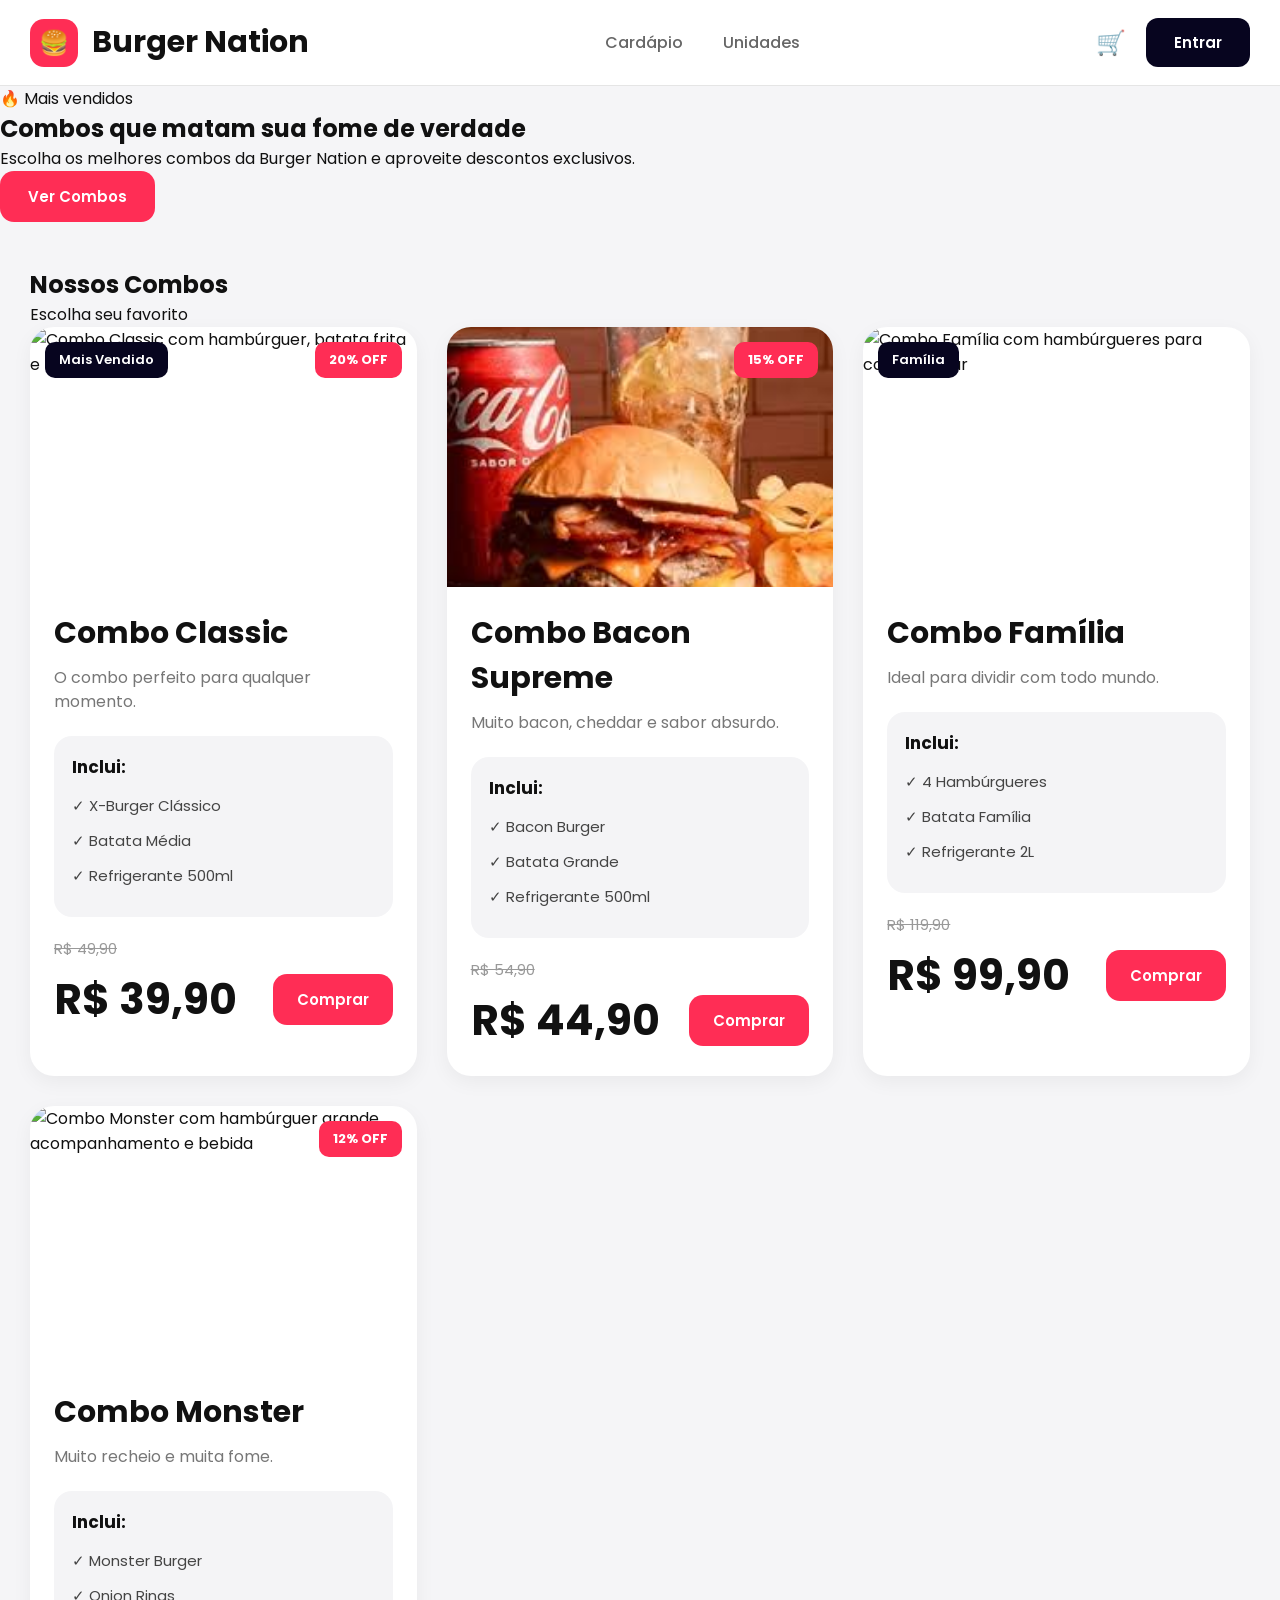
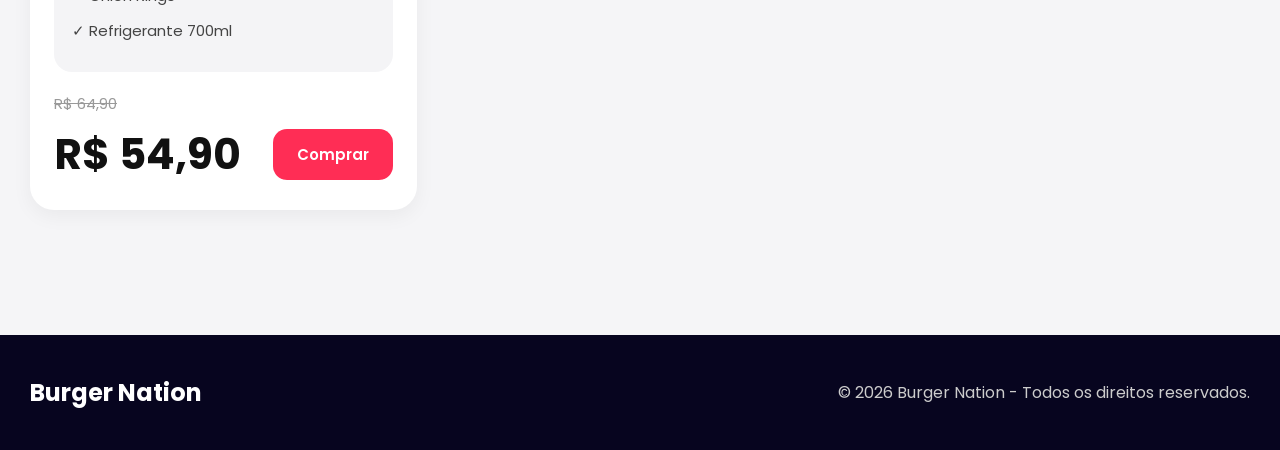
==== combos.html @ c142119c "site" ====
<!DOCTYPE html>
<html lang="pt-BR">

<head>

  <meta charset="UTF-8">
  <meta name="viewport" content="width=device-width, initial-scale=1.0">

  <title>Combos | Burger Nation</title>

  <link rel="stylesheet" href="./css/style.css">

  <link rel="preconnect" href="https://fonts.googleapis.com">
  <link rel="preconnect" href="https://fonts.gstatic.com" crossorigin>

  <link href="https://fonts.googleapis.com/css2?family=Poppins:wght@300;400;500;600;700&display=swap" rel="stylesheet">

</head>

<body>

  <!-- HEADER -->

  <header>

    <div class="navbar">

      <div class="logo">

        <div class="logo-icon">
          🍔
        </div>

        <span>Burger Nation</span>

      </div>

      <nav class="menu">

        <a href="#">Cardápio</a>
        <a href="./unidades.html">Unidades</a>

      </nav>

      <div class="header-actions">

        <div class="cart">
          🛒
        </div>

        <a href="./index.html#login">
          <button class="login-btn">
            Entrar
          </button>
        </a>

      </div>

    </div>

  </header>

  <!-- HERO -->

  <section class="combo-hero">

    <div class="hero-content">

      <span class="hero-tag">
        🔥 Mais vendidos
      </span>

      <h1>
        Combos que matam sua fome de verdade
      </h1>

      <p>
        Escolha os melhores combos da Burger Nation e aproveite descontos exclusivos.
      </p>

      <a href="#combos" class="hero-btn">
        Ver Combos
      </a>

    </div>

  </section>

  <!-- COMBOS -->

  <main class="container" id="combos">

    <div class="section-title">

      <h2>
        Nossos Combos
      </h2>

      <p>
        Escolha seu favorito
      </p>

    </div>

    <section class="products">

      <!-- COMBO 1 -->

      <div class="card">

        <div class="card-image">

          <img src="./assets/img/combos/combo1.svg" alt="Combo Classic com hambúrguer, batata frita e refrigerante">

          <div class="tag">
            Mais Vendido
          </div>

          <div class="discount">
            20% OFF
          </div>

        </div>

        <div class="card-content">

          <h2 class="card-title">
            Combo Classic
          </h2>

          <p class="card-description">
            O combo perfeito para qualquer momento.
          </p>

          <div class="includes">

            <h4>Inclui:</h4>

            <ul>
              <li>✓ X-Burger Clássico</li>
              <li>✓ Batata Média</li>
              <li>✓ Refrigerante 500ml</li>
            </ul>

          </div>

          <span class="old-price">
            R$ 49,90
          </span>

          <div class="price-area">

            <div class="price">
              R$ 39,90
            </div>

            <button class="buy-btn">
              Comprar
            </button>

          </div>

        </div>

      </div>

      <!-- COMBO 2 -->

      <div class="card">

        <div class="card-image">

          <img src="./assets/img/combos/combo_bacon.jpeg" alt="Combo Bacon Supreme com hambúrguer artesanal e batata frita">

          <div class="discount">
            15% OFF
          </div>

        </div>

        <div class="card-content">

          <h2 class="card-title">
            Combo Bacon Supreme
          </h2>

          <p class="card-description">
            Muito bacon, cheddar e sabor absurdo.
          </p>

          <div class="includes">

            <h4>Inclui:</h4>

            <ul>
              <li>✓ Bacon Burger</li>
              <li>✓ Batata Grande</li>
              <li>✓ Refrigerante 500ml</li>
            </ul>

          </div>

          <span class="old-price">
            R$ 54,90
          </span>

          <div class="price-area">

            <div class="price">
              R$ 44,90
            </div>

            <button class="buy-btn">
              Comprar
            </button>

          </div>

        </div>

      </div>

      <!-- COMBO 3 -->

      <div class="card">

        <div class="card-image">

          <img src="./assets/img/combos/combo3.svg" alt="Combo Família com hambúrgueres para compartilhar">

          <div class="tag">
            Família
          </div>

        </div>

        <div class="card-content">

          <h2 class="card-title">
            Combo Família
          </h2>

          <p class="card-description">
            Ideal para dividir com todo mundo.
          </p>

          <div class="includes">

            <h4>Inclui:</h4>

            <ul>
              <li>✓ 4 Hambúrgueres</li>
              <li>✓ Batata Família</li>
              <li>✓ Refrigerante 2L</li>
            </ul>

          </div>

          <span class="old-price">
            R$ 119,90
          </span>

          <div class="price-area">

            <div class="price">
              R$ 99,90
            </div>

            <button class="buy-btn">
              Comprar
            </button>

          </div>

        </div>

      </div>

      <!-- COMBO 4 -->

      <div class="card">

        <div class="card-image">

          <img src="./assets/img/combos/combo4.svg" alt="Combo Monster com hambúrguer grande, acompanhamento e bebida">

          <div class="discount">
            12% OFF
          </div>

        </div>

        <div class="card-content">

          <h2 class="card-title">
            Combo Monster
          </h2>

          <p class="card-description">
            Muito recheio e muita fome.
          </p>

          <div class="includes">

            <h4>Inclui:</h4>

            <ul>
              <li>✓ Monster Burger</li>
              <li>✓ Onion Rings</li>
              <li>✓ Refrigerante 700ml</li>
            </ul>

          </div>

          <span class="old-price">
            R$ 64,90
          </span>

          <div class="price-area">

            <div class="price">
              R$ 54,90
            </div>

            <button class="buy-btn">
              Comprar
            </button>

          </div>

        </div>

      </div>

    </section>

  </main>

  <!-- FOOTER -->

  <footer>

    <div class="footer-content">

      <h2>
        Burger Nation
      </h2>

      <p>
        © 2026 Burger Nation - Todos os direitos reservados.
      </p>

    </div>

  </footer>

</body>

</html>
---- css/style.css ----
/* RESET */

*{
  margin:0;
  padding:0;
  box-sizing:border-box;
  font-family:'Poppins', sans-serif;
}

body{
  background:#f5f5f7;
  color:#111;
}

/* HEADER */

header{
  width:100%;
  background:white;
  border-bottom:1px solid #e5e5e5;
  position:sticky;
  top:0;
  z-index:1000;
}

.navbar{
  max-width:1400px;
  margin:auto;
  padding:18px 30px;
  display:flex;
  align-items:center;
  justify-content:space-between;
}

.logo{
  display:flex;
  align-items:center;
  gap:14px;
  font-size:30px;
  font-weight:700;
}

.logo-icon{
  width:48px;
  height:48px;
  background:#ff2d55;
  border-radius:14px;
  display:flex;
  align-items:center;
  justify-content:center;
  color:white;
  font-size:24px;
}

.menu{
  display:flex;
  align-items:center;
  gap:40px;
}

.menu a{
  text-decoration:none;
  color:#666;
  font-size:16px;
  font-weight:500;
  transition:.3s;
}

.menu a:hover{
  color:#111;
}

.header-actions{
  display:flex;
  align-items:center;
  gap:20px;
}

.cart{
  font-size:24px;
  cursor:pointer;
}

.login-btn{
  background:#07051f;
  color:white;
  border:none;
  padding:13px 28px;
  border-radius:12px;
  font-size:15px;
  font-weight:600;
  cursor:pointer;
  transition:.3s;
}

.login-btn:hover{
  opacity:.9;
}

/* MAIN */

.container{
  max-width:1400px;
  margin:auto;
  padding:45px 30px;
}

.title{
  font-size:46px;
  font-weight:700;
  margin-bottom:10px;
}

.subtitle{
  color:#777;
  font-size:18px;
  margin-bottom:40px;
}

/* CATEGORIES */

.categories{
  width:100%;
  background:#e8e8ed;
  padding:8px;
  border-radius:20px;
  display:flex;
  gap:10px;
  overflow:auto;
  margin-bottom:40px;
}

.category{
  border:none;
  background:transparent;
  min-width:180px;
  padding:14px 20px;
  border-radius:15px;
  font-size:15px;
  font-weight:600;
  cursor:pointer;
  transition:.3s;
}

.category.active{
  background:white;
  box-shadow:0 4px 10px rgba(0,0,0,0.05);
}

/* PRODUCTS */

.products{
  display:grid;
  grid-template-columns:repeat(auto-fit, minmax(350px, 1fr));
  gap:30px;
}

/* CARD */

.card{
  background:white;
  border-radius:24px;
  overflow:hidden;
  box-shadow:0 6px 20px rgba(0,0,0,0.05);
  transition:.3s;
}

.card:hover{
  transform:translateY(-6px);
}

.card-image{
  position:relative;
  width:100%;
  height:260px;
  overflow:hidden;
}

.card-image img{
  width:100%;
  height:100%;
  object-fit:cover;
  transition:.4s;
}

.card:hover .card-image img{
  transform:scale(1.05);
}

.tag{
  position:absolute;
  top:15px;
  left:15px;
  background:#07051f;
  color:white;
  padding:8px 14px;
  border-radius:10px;
  font-size:13px;
  font-weight:600;
}

.discount{
  position:absolute;
  top:15px;
  right:15px;
  background:#ff2d55;
  color:white;
  padding:8px 14px;
  border-radius:10px;
  font-size:13px;
  font-weight:700;
}

.card-content{
  padding:24px;
}

.card-title{
  font-size:30px;
  font-weight:700;
  margin-bottom:10px;
}

.card-description{
  color:#777;
  line-height:1.5;
  margin-bottom:22px;
}

/* INCLUDES */

.includes{
  background:#f4f4f6;
  padding:18px;
  border-radius:18px;
  margin-bottom:20px;
}

.includes h4{
  margin-bottom:14px;
  font-size:17px;
}

.includes ul{
  list-style:none;
}

.includes li{
  margin-bottom:12px;
  color:#444;
  font-size:15px;
}

/* PRICE */

.old-price{
  display:block;
  color:#999;
  text-decoration:line-through;
  margin-bottom:8px;
  font-size:15px;
}

.price-area{
  display:flex;
  align-items:center;
  justify-content:space-between;
  gap:20px;
}

.price{
  font-size:42px;
  font-weight:700;
}

.buy-btn{
  border:none;
  background:#ff2d55;
  color:white;
  padding:14px 24px;
  border-radius:14px;
  cursor:pointer;
  font-size:15px;
  font-weight:600;
  transition:.3s;
}

.buy-btn:hover{
  opacity:.9;
  transform:scale(1.03);
}

.hero-btn{
  display:inline-flex;
  align-items:center;
  justify-content:center;
  text-decoration:none;
  border:none;
  background:#ff2d55;
  color:white;
  padding:14px 28px;
  border-radius:14px;
  cursor:pointer;
  font-size:15px;
  font-weight:600;
  transition:.3s;
}

.hero-btn:hover{
  opacity:.9;
  transform:scale(1.03);
}

/* FOOTER */

footer{
  margin-top:80px;
  background:#07051f;
  color:white;
  padding:40px 30px;
}

.footer-content{
  max-width:1400px;
  margin:auto;
  display:flex;
  justify-content:space-between;
  align-items:center;
  flex-wrap:wrap;
  gap:20px;
}

.footer-content p{
  color:#ccc;
}

/* RESPONSIVO */

@media(max-width:1100px){

  .products{
    grid-template-columns:repeat(auto-fit, minmax(300px, 1fr));
  }

}

@media(max-width:900px){

  .navbar{
    flex-direction:column;
    gap:25px;
  }

  .menu{
    gap:20px;
  }

  .title{
    font-size:38px;
  }

  .products{
    grid-template-columns:1fr;
  }

}

@media(max-width:600px){

  .container{
    padding:30px 20px;
  }

  .title{
    font-size:32px;
  }

  .subtitle{
    font-size:16px;
  }

  .category{
    min-width:150px;
    font-size:14px;
  }

  .card-title{
    font-size:26px;
  }

  .price{
    font-size:34px;
  }

  .buy-btn{
    padding:12px 20px;
  }

}
.category{
  text-decoration:none;
  color:#111;
  border:none;
  background:transparent;
  min-width:180px;
  padding:14px 20px;
  border-radius:15px;
  font-size:15px;
  font-weight:600;
  cursor:pointer;
  transition:.3s;
  text-align:center;
  display:flex;
  align-items:center;
  justify-content:center;
}

.category:hover{
  background:white;
}
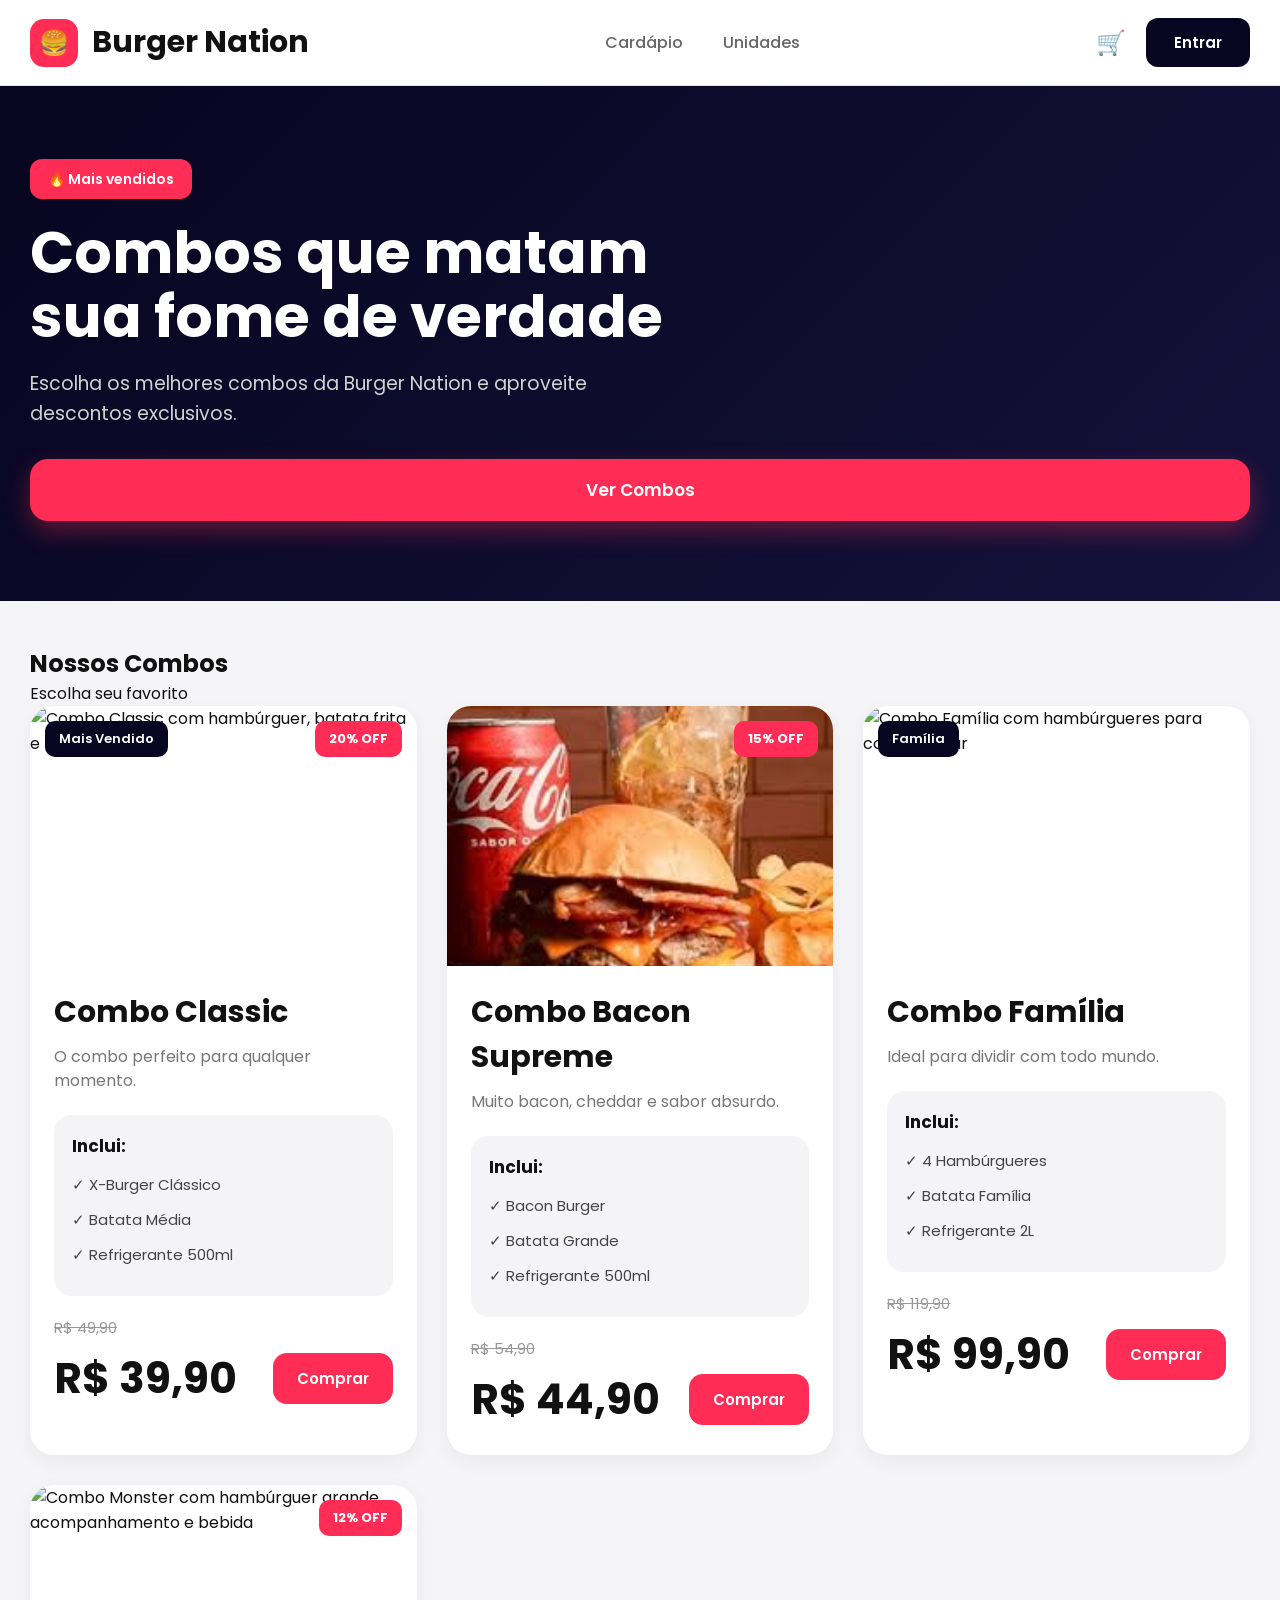
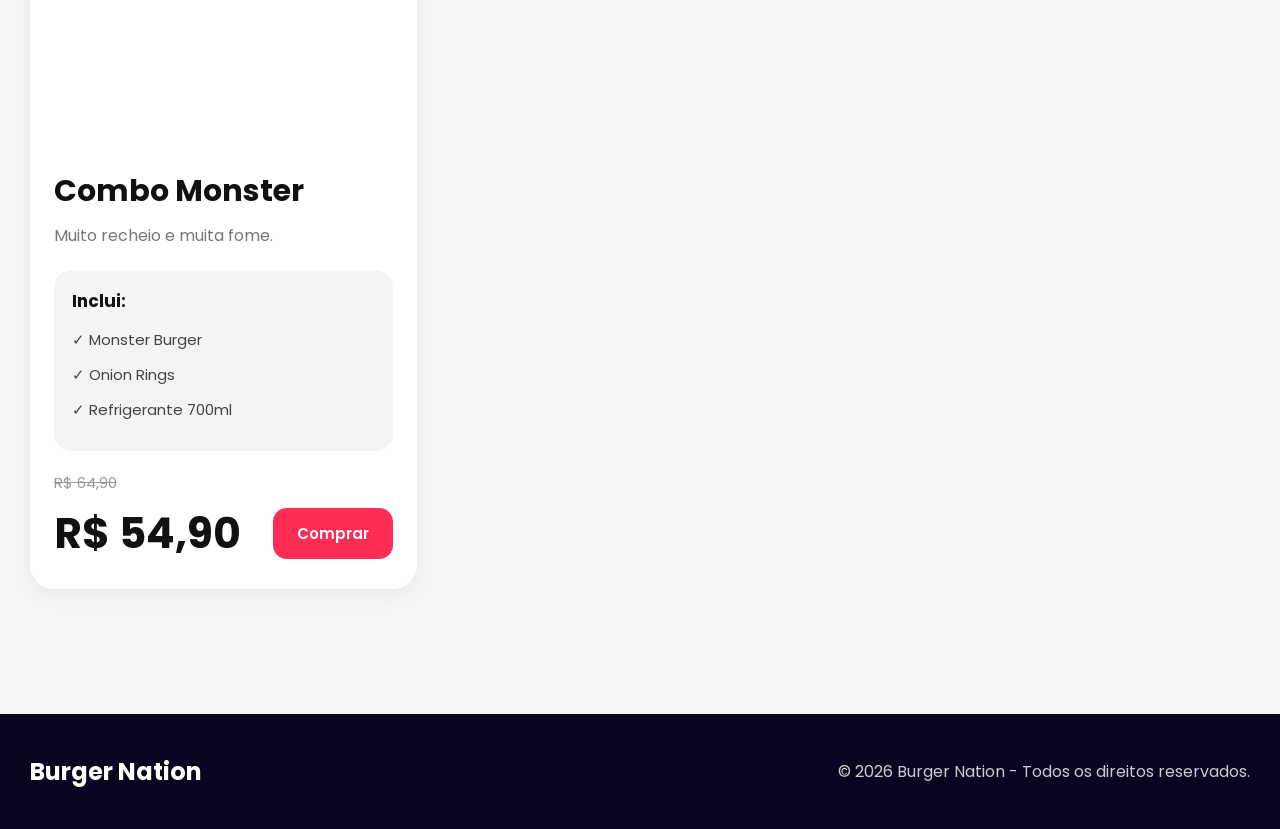
==== commit 80983410: "commit" ====
--- a/combos.html
+++ b/combos.html
@@ -9,6 +9,7 @@
   <title>Combos | Burger Nation</title>
 
   <link rel="stylesheet" href="./css/style.css">
+  <link rel="stylesheet" href="./css/combos.css">
 
   <link rel="preconnect" href="https://fonts.googleapis.com">
   <link rel="preconnect" href="https://fonts.gstatic.com" crossorigin>
@@ -110,7 +111,7 @@
 
         <div class="card-image">
 
-          <img src="./assets/img/combos/combo1.svg" alt="Combo Classic com hambúrguer, batata frita e refrigerante">
+          <img src="https://images.unsplash.com/photo-1561758033-d89a9ad46330?w=500&h=360&fit=crop" alt="Combo Classic com hambúrguer, batata frita e refrigerante">
 
           <div class="tag">
             Mais Vendido
@@ -226,7 +227,7 @@
 
         <div class="card-image">
 
-          <img src="./assets/img/combos/combo3.svg" alt="Combo Família com hambúrgueres para compartilhar">
+          <img src="https://images.unsplash.com/photo-1550547660-d9450f859349?w=500&h=360&fit=crop" alt="Combo Família com hambúrgueres para compartilhar">
 
           <div class="tag">
             Família
@@ -282,7 +283,7 @@
 
         <div class="card-image">
 
-          <img src="./assets/img/combos/combo4.svg" alt="Combo Monster com hambúrguer grande, acompanhamento e bebida">
+          <img src="https://images.unsplash.com/photo-1594212699903-ec8a3eca50f5?w=500&h=360&fit=crop" alt="Combo Monster com hambúrguer grande, acompanhamento e bebida">
 
           <div class="discount">
             12% OFF
--- a/css/combos.css
+++ b/css/combos.css
@@ -0,0 +1,108 @@
+/* HERO */
+
+.combo-hero{
+  width:100%;
+  padding:80px 30px;
+  background:linear-gradient(
+    135deg,
+    #07051f,
+    #15123b
+  );
+  color:white;
+}
+
+.hero-content{
+  max-width:1400px;
+  margin:auto;
+}
+
+.hero-tag{
+  background:#ff2d55;
+  padding:10px 18px;
+  border-radius:12px;
+  font-size:14px;
+  font-weight:600;
+}
+
+.hero-content h1{
+  font-size:58px;
+  margin-top:30px;
+  margin-bottom:20px;
+  line-height:1.1;
+  max-width:700px;
+}
+
+.hero-content p{
+  font-size:19px;
+  color:#d1d1d1;
+  max-width:650px;
+  line-height:1.6;
+}
+
+.hero-btn{
+  margin-top:30px;
+  border:none;
+  background:#ff2d55;
+  color:white;
+  padding:18px 34px;
+  border-radius:18px;
+  font-size:17px;
+  font-weight:600;
+  cursor:pointer;
+  transition:.3s;
+  display:flex;
+  align-items:center;
+  gap:12px;
+  box-shadow:0 10px 25px rgba(255,45,85,0.35);
+}
+
+.hero-btn:hover{
+  transform:translateY(-4px);
+  background:#ff1744;
+}
+
+/* CATEGORIES BAR */
+
+.categories-bar{
+  width:100%;
+  background:white;
+  border-bottom:1px solid #ececec;
+  position:sticky;
+  top:90px;
+  z-index:999;
+}
+
+.categories-container{
+  max-width:1400px;
+  margin:auto;
+  padding:14px 30px;
+  display:flex;
+  align-items:center;
+  gap:16px;
+  overflow-x:auto;
+}
+
+/* CATEGORY */
+
+.category{
+  text-decoration:none;
+  color:#555;
+  background:#f5f5f7;
+  padding:14px 24px;
+  border-radius:14px;
+  font-size:15px;
+  font-weight:600;
+  transition:.3s;
+  white-space:nowrap;
+}
+
+.category:hover{
+  background:#ececf1;
+  color:#111;
+}
+
+.category.active{
+  background:#ff2d55;
+  color:white;
+  box-shadow:0 8px 20px rgba(255,45,85,0.25);
+}
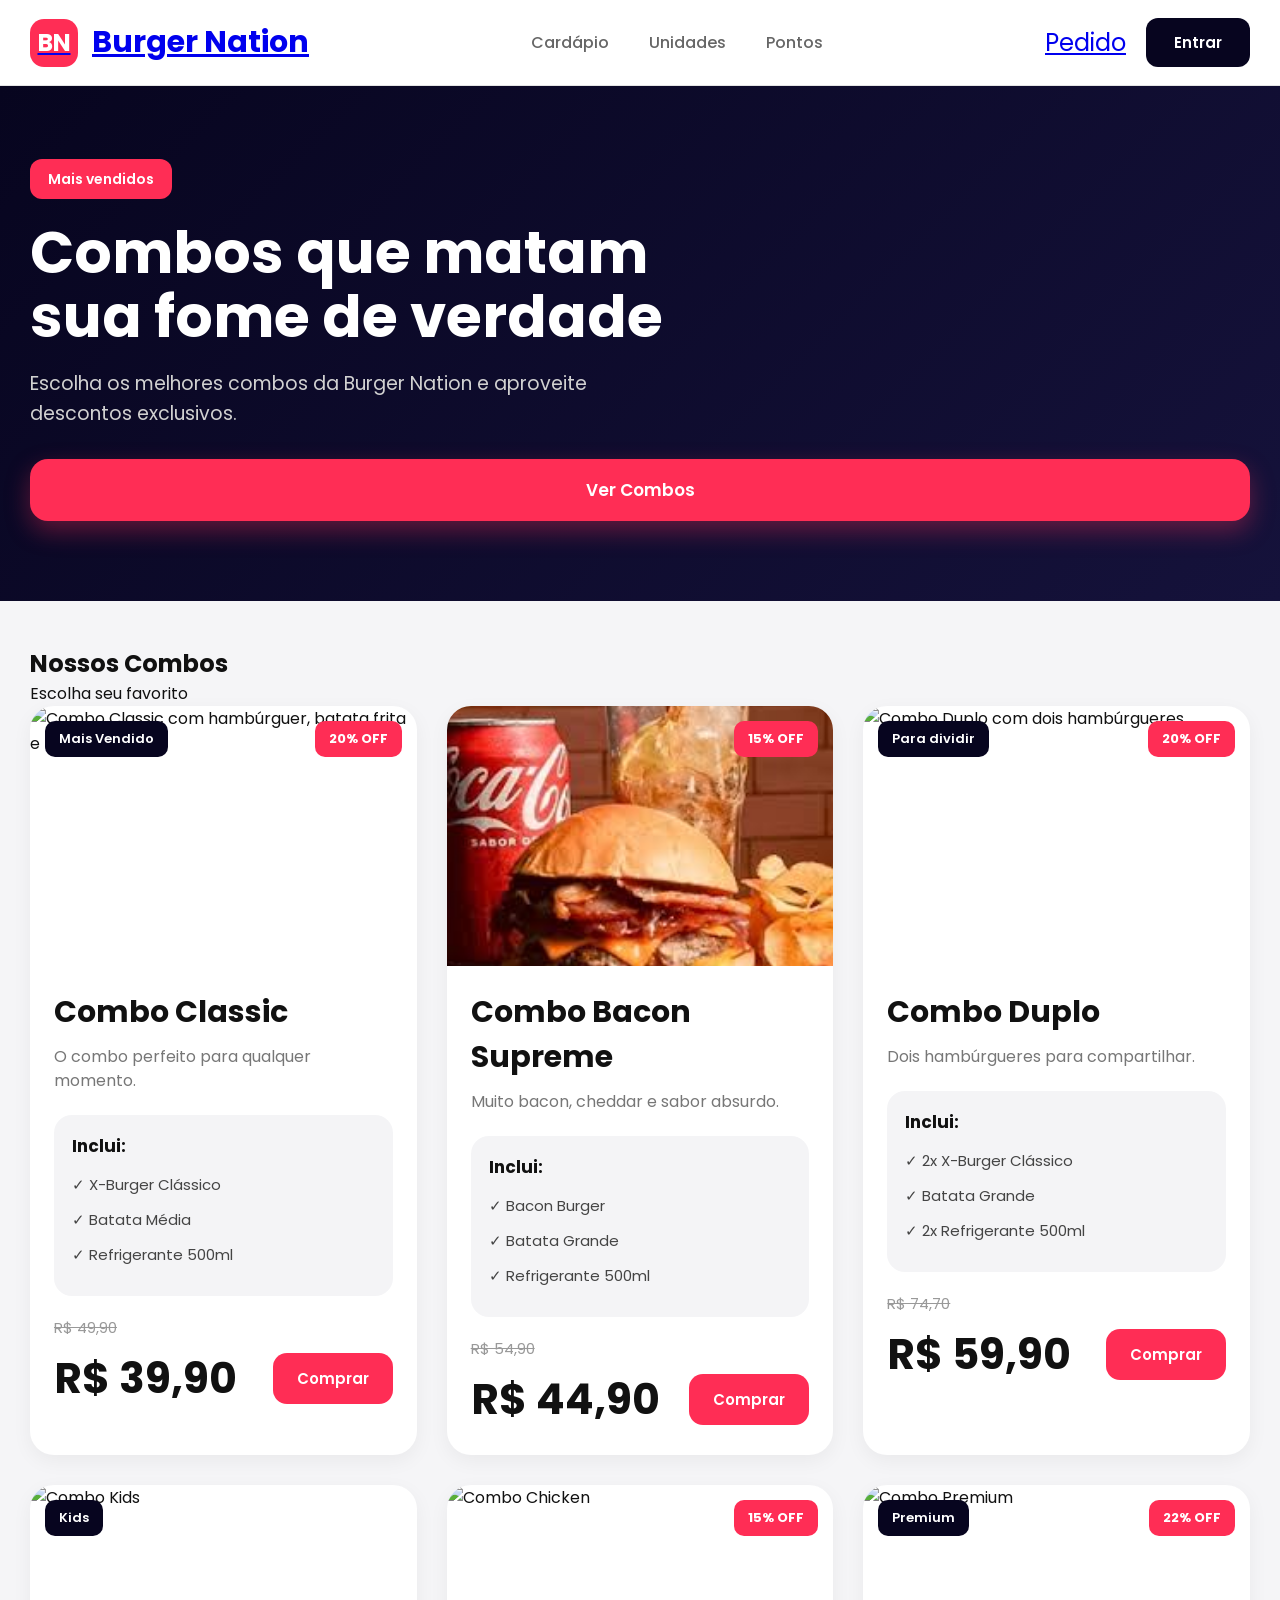
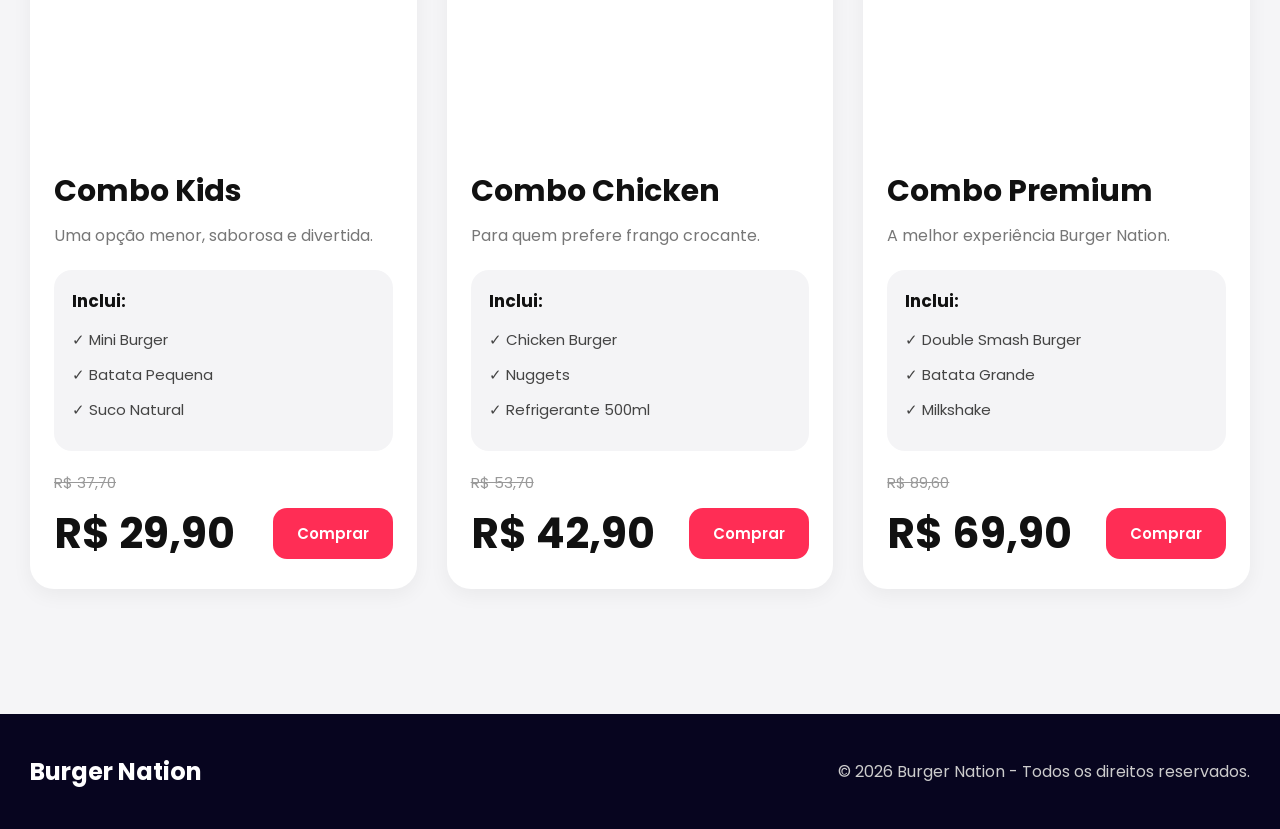
==== commit 8837933f: "commit" ====
--- a/combos.html
+++ b/combos.html
@@ -1,360 +1,148 @@
 <!DOCTYPE html>
 <html lang="pt-BR">
-
 <head>
-
   <meta charset="UTF-8">
   <meta name="viewport" content="width=device-width, initial-scale=1.0">
-
   <title>Combos | Burger Nation</title>
-
+  <link rel="preconnect" href="https://fonts.googleapis.com">
+  <link rel="preconnect" href="https://fonts.gstatic.com" crossorigin>
+  <link href="https://fonts.googleapis.com/css2?family=Poppins:wght@300;400;500;600;700&display=swap" rel="stylesheet">
   <link rel="stylesheet" href="./css/style.css">
   <link rel="stylesheet" href="./css/combos.css">
-
-  <link rel="preconnect" href="https://fonts.googleapis.com">
-  <link rel="preconnect" href="https://fonts.gstatic.com" crossorigin>
-
-  <link href="https://fonts.googleapis.com/css2?family=Poppins:wght@300;400;500;600;700&display=swap" rel="stylesheet">
-
 </head>
-
 <body>
-
-  <!-- HEADER -->
-
   <header>
-
     <div class="navbar">
-
-      <div class="logo">
-
-        <div class="logo-icon">
-          🍔
-        </div>
-
+      <a class="logo" href="./index.html#menu">
+        <div class="logo-icon">BN</div>
         <span>Burger Nation</span>
-
-      </div>
+      </a>
 
       <nav class="menu">
-
-        <a href="#">Cardápio</a>
-        <a href="./unidades.html">Unidades</a>
-
+        <a href="./index.html#menu">Card&aacute;pio</a>
+        <a href="./index.html#locations">Unidades</a>
+        <a href="./index.html#rewards">Pontos</a>
       </nav>
 
       <div class="header-actions">
-
-        <div class="cart">
-          🛒
-        </div>
-
+        <a href="./index.html#checkout" class="cart">Pedido</a>
         <a href="./index.html#login">
-          <button class="login-btn">
-            Entrar
-          </button>
+          <button class="login-btn">Entrar</button>
         </a>
-
       </div>
-
     </div>
-
   </header>
 
-  <!-- HERO -->
-
   <section class="combo-hero">
-
     <div class="hero-content">
-
-      <span class="hero-tag">
-        🔥 Mais vendidos
-      </span>
-
-      <h1>
-        Combos que matam sua fome de verdade
-      </h1>
-
-      <p>
-        Escolha os melhores combos da Burger Nation e aproveite descontos exclusivos.
-      </p>
-
-      <a href="#combos" class="hero-btn">
-        Ver Combos
-      </a>
-
+      <span class="hero-tag">Mais vendidos</span>
+      <h1>Combos que matam sua fome de verdade</h1>
+      <p>Escolha os melhores combos da Burger Nation e aproveite descontos exclusivos.</p>
+      <a href="#combos" class="hero-btn">Ver Combos</a>
     </div>
-
   </section>
 
-  <!-- COMBOS -->
-
   <main class="container" id="combos">
-
     <div class="section-title">
-
-      <h2>
-        Nossos Combos
-      </h2>
-
-      <p>
-        Escolha seu favorito
-      </p>
-
+      <h2>Nossos Combos</h2>
+      <p>Escolha seu favorito</p>
     </div>
 
     <section class="products">
+      <article class="card">
+        <div class="card-image">
+          <img src="https://images.unsplash.com/photo-1561758033-d89a9ad46330?w=500&h=360&fit=crop" alt="Combo Classic com hambúrguer, batata frita e refrigerante">
+          <div class="tag">Mais Vendido</div>
+          <div class="discount">20% OFF</div>
+        </div>
+        <div class="card-content">
+          <h2 class="card-title">Combo Classic</h2>
+          <p class="card-description">O combo perfeito para qualquer momento.</p>
+          <div class="includes"><h4>Inclui:</h4><ul><li>&check; X-Burger Cl&aacute;ssico</li><li>&check; Batata M&eacute;dia</li><li>&check; Refrigerante 500ml</li></ul></div>
+          <span class="old-price">R$ 49,90</span>
+          <div class="price-area"><div class="price">R$ 39,90</div><button class="buy-btn">Comprar</button></div>
+        </div>
+      </article>
 
-      <!-- COMBO 1 -->
+      <article class="card">
+        <div class="card-image">
+          <img src="./assets/img/combos/combo_bacon.jpeg" alt="Combo Bacon Supreme com hambúrguer artesanal e batata frita">
+          <div class="discount">15% OFF</div>
+        </div>
+        <div class="card-content">
+          <h2 class="card-title">Combo Bacon Supreme</h2>
+          <p class="card-description">Muito bacon, cheddar e sabor absurdo.</p>
+          <div class="includes"><h4>Inclui:</h4><ul><li>&check; Bacon Burger</li><li>&check; Batata Grande</li><li>&check; Refrigerante 500ml</li></ul></div>
+          <span class="old-price">R$ 54,90</span>
+          <div class="price-area"><div class="price">R$ 44,90</div><button class="buy-btn">Comprar</button></div>
+        </div>
+      </article>
 
-      <div class="card">
+      <article class="card">
+        <div class="card-image">
+          <img src="https://images.unsplash.com/photo-1550547660-d9450f859349?w=500&h=360&fit=crop" alt="Combo Duplo com dois hambúrgueres">
+          <div class="tag">Para dividir</div>
+          <div class="discount">20% OFF</div>
+        </div>
+        <div class="card-content">
+          <h2 class="card-title">Combo Duplo</h2>
+          <p class="card-description">Dois hamb&uacute;rgueres para compartilhar.</p>
+          <div class="includes"><h4>Inclui:</h4><ul><li>&check; 2x X-Burger Cl&aacute;ssico</li><li>&check; Batata Grande</li><li>&check; 2x Refrigerante 500ml</li></ul></div>
+          <span class="old-price">R$ 74,70</span>
+          <div class="price-area"><div class="price">R$ 59,90</div><button class="buy-btn">Comprar</button></div>
+        </div>
+      </article>
 
+      <article class="card">
         <div class="card-image">
+          <img src="https://images.unsplash.com/photo-1586190848861-99aa4a171e90?w=500&h=360&fit=crop" alt="Combo Kids">
+          <div class="tag">Kids</div>
+        </div>
+        <div class="card-content">
+          <h2 class="card-title">Combo Kids</h2>
+          <p class="card-description">Uma op&ccedil;&atilde;o menor, saborosa e divertida.</p>
+          <div class="includes"><h4>Inclui:</h4><ul><li>&check; Mini Burger</li><li>&check; Batata Pequena</li><li>&check; Suco Natural</li></ul></div>
+          <span class="old-price">R$ 37,70</span>
+          <div class="price-area"><div class="price">R$ 29,90</div><button class="buy-btn">Comprar</button></div>
+        </div>
+      </article>
 
-          <img src="https://images.unsplash.com/photo-1561758033-d89a9ad46330?w=500&h=360&fit=crop" alt="Combo Classic com hambúrguer, batata frita e refrigerante">
+      <article class="card">
+        <div class="card-image">
+          <img src="https://images.unsplash.com/photo-1626082927389-6cd097cdc6ec?w=500&h=360&fit=crop" alt="Combo Chicken">
+          <div class="discount">15% OFF</div>
+        </div>
+        <div class="card-content">
+          <h2 class="card-title">Combo Chicken</h2>
+          <p class="card-description">Para quem prefere frango crocante.</p>
+          <div class="includes"><h4>Inclui:</h4><ul><li>&check; Chicken Burger</li><li>&check; Nuggets</li><li>&check; Refrigerante 500ml</li></ul></div>
+          <span class="old-price">R$ 53,70</span>
+          <div class="price-area"><div class="price">R$ 42,90</div><button class="buy-btn">Comprar</button></div>
+        </div>
+      </article>
 
-          <div class="tag">
-            Mais Vendido
-          </div>
-
-          <div class="discount">
-            20% OFF
-          </div>
-
+      <article class="card">
+        <div class="card-image">
+          <img src="https://images.unsplash.com/photo-1594212699903-ec8a3eca50f5?w=500&h=360&fit=crop" alt="Combo Premium">
+          <div class="tag">Premium</div>
+          <div class="discount">22% OFF</div>
         </div>
-
         <div class="card-content">
-
-          <h2 class="card-title">
-            Combo Classic
-          </h2>
-
-          <p class="card-description">
-            O combo perfeito para qualquer momento.
-          </p>
-
-          <div class="includes">
-
-            <h4>Inclui:</h4>
-
-            <ul>
-              <li>✓ X-Burger Clássico</li>
-              <li>✓ Batata Média</li>
-              <li>✓ Refrigerante 500ml</li>
-            </ul>
-
-          </div>
-
-          <span class="old-price">
-            R$ 49,90
-          </span>
-
-          <div class="price-area">
-
-            <div class="price">
-              R$ 39,90
-            </div>
-
-            <button class="buy-btn">
-              Comprar
-            </button>
-
-          </div>
-
+          <h2 class="card-title">Combo Premium</h2>
+          <p class="card-description">A melhor experi&ecirc;ncia Burger Nation.</p>
+          <div class="includes"><h4>Inclui:</h4><ul><li>&check; Double Smash Burger</li><li>&check; Batata Grande</li><li>&check; Milkshake</li></ul></div>
+          <span class="old-price">R$ 89,60</span>
+          <div class="price-area"><div class="price">R$ 69,90</div><button class="buy-btn">Comprar</button></div>
         </div>
-
-      </div>
-
-      <!-- COMBO 2 -->
-
-      <div class="card">
-
-        <div class="card-image">
-
-          <img src="./assets/img/combos/combo_bacon.jpeg" alt="Combo Bacon Supreme com hambúrguer artesanal e batata frita">
-
-          <div class="discount">
-            15% OFF
-          </div>
-
-        </div>
-
-        <div class="card-content">
-
-          <h2 class="card-title">
-            Combo Bacon Supreme
-          </h2>
-
-          <p class="card-description">
-            Muito bacon, cheddar e sabor absurdo.
-          </p>
-
-          <div class="includes">
-
-            <h4>Inclui:</h4>
-
-            <ul>
-              <li>✓ Bacon Burger</li>
-              <li>✓ Batata Grande</li>
-              <li>✓ Refrigerante 500ml</li>
-            </ul>
-
-          </div>
-
-          <span class="old-price">
-            R$ 54,90
-          </span>
-
-          <div class="price-area">
-
-            <div class="price">
-              R$ 44,90
-            </div>
-
-            <button class="buy-btn">
-              Comprar
-            </button>
-
-          </div>
-
-        </div>
-
-      </div>
-
-      <!-- COMBO 3 -->
-
-      <div class="card">
-
-        <div class="card-image">
-
-          <img src="https://images.unsplash.com/photo-1550547660-d9450f859349?w=500&h=360&fit=crop" alt="Combo Família com hambúrgueres para compartilhar">
-
-          <div class="tag">
-            Família
-          </div>
-
-        </div>
-
-        <div class="card-content">
-
-          <h2 class="card-title">
-            Combo Família
-          </h2>
-
-          <p class="card-description">
-            Ideal para dividir com todo mundo.
-          </p>
-
-          <div class="includes">
-
-            <h4>Inclui:</h4>
-
-            <ul>
-              <li>✓ 4 Hambúrgueres</li>
-              <li>✓ Batata Família</li>
-              <li>✓ Refrigerante 2L</li>
-            </ul>
-
-          </div>
-
-          <span class="old-price">
-            R$ 119,90
-          </span>
-
-          <div class="price-area">
-
-            <div class="price">
-              R$ 99,90
-            </div>
-
-            <button class="buy-btn">
-              Comprar
-            </button>
-
-          </div>
-
-        </div>
-
-      </div>
-
-      <!-- COMBO 4 -->
-
-      <div class="card">
-
-        <div class="card-image">
-
-          <img src="https://images.unsplash.com/photo-1594212699903-ec8a3eca50f5?w=500&h=360&fit=crop" alt="Combo Monster com hambúrguer grande, acompanhamento e bebida">
-
-          <div class="discount">
-            12% OFF
-          </div>
-
-        </div>
-
-        <div class="card-content">
-
-          <h2 class="card-title">
-            Combo Monster
-          </h2>
-
-          <p class="card-description">
-            Muito recheio e muita fome.
-          </p>
-
-          <div class="includes">
-
-            <h4>Inclui:</h4>
-
-            <ul>
-              <li>✓ Monster Burger</li>
-              <li>✓ Onion Rings</li>
-              <li>✓ Refrigerante 700ml</li>
-            </ul>
-
-          </div>
-
-          <span class="old-price">
-            R$ 64,90
-          </span>
-
-          <div class="price-area">
-
-            <div class="price">
-              R$ 54,90
-            </div>
-
-            <button class="buy-btn">
-              Comprar
-            </button>
-
-          </div>
-
-        </div>
-
-      </div>
-
+      </article>
     </section>
-
   </main>
 
-  <!-- FOOTER -->
-
   <footer>
-
     <div class="footer-content">
-
-      <h2>
-        Burger Nation
-      </h2>
-
-      <p>
-        © 2026 Burger Nation - Todos os direitos reservados.
-      </p>
-
+      <h2>Burger Nation</h2>
+      <p>&copy; 2026 Burger Nation - Todos os direitos reservados.</p>
     </div>
-
   </footer>
-
 </body>
-
 </html>
